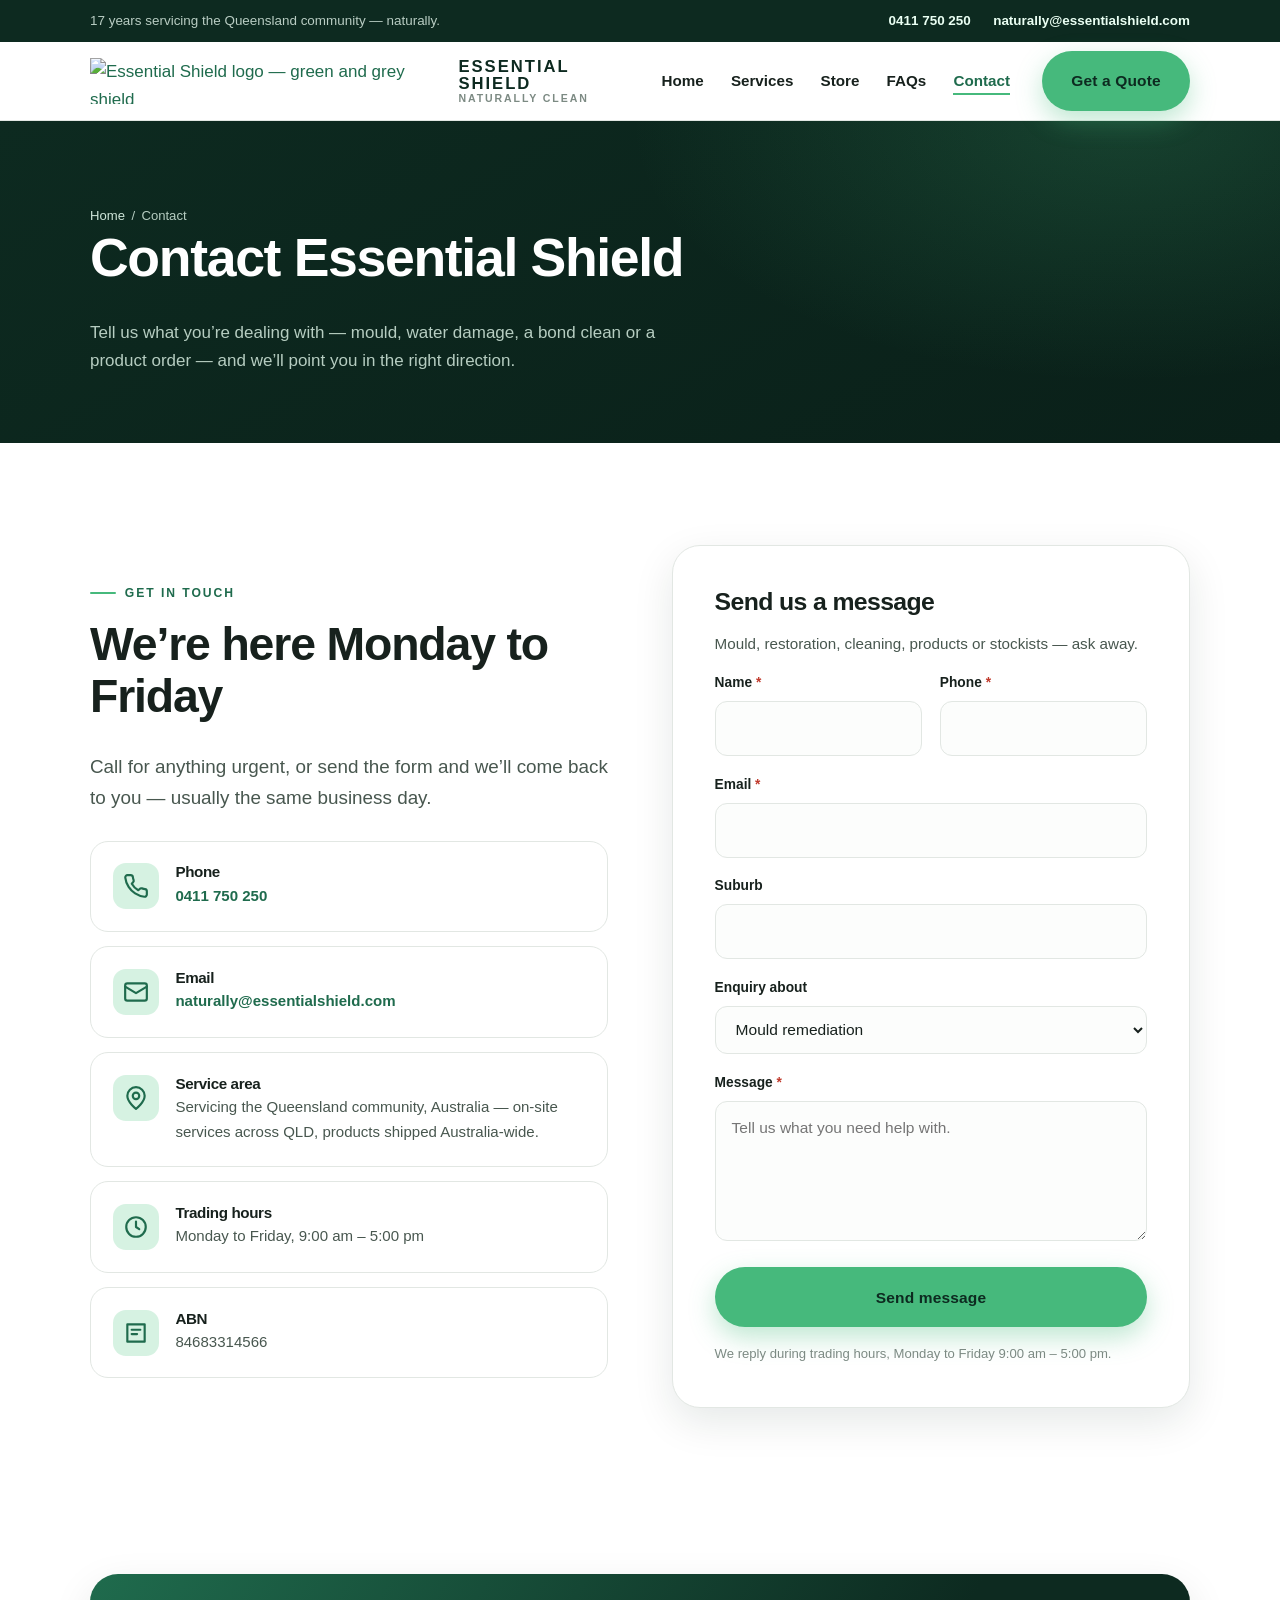
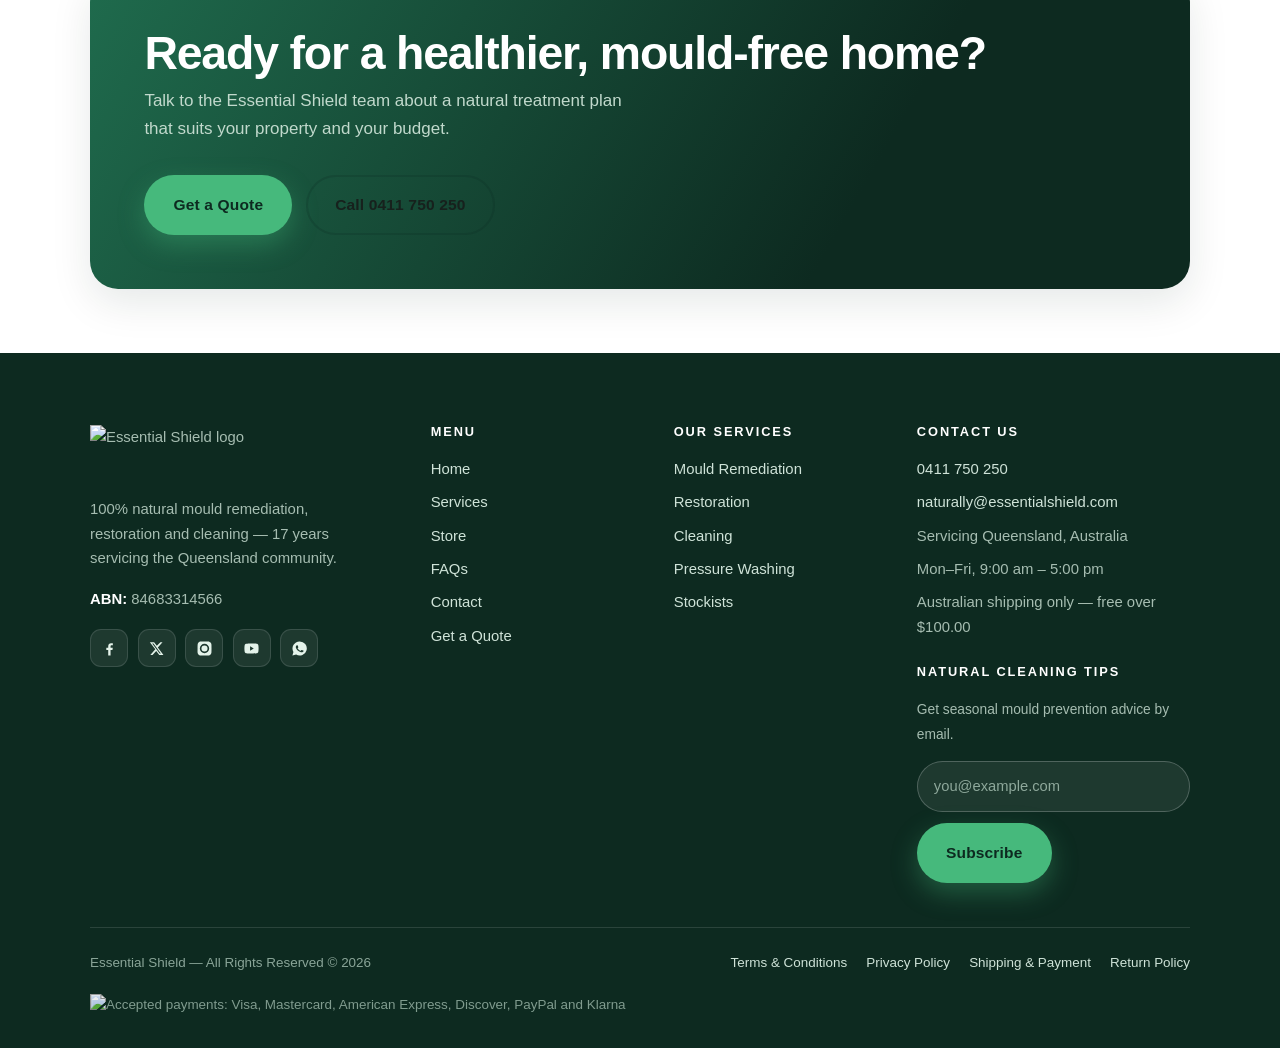
==== contact.html @ 39d43b28 "feat: website redesign" ====
<!DOCTYPE html>
<html lang="en-AU">
<head>
<meta charset="utf-8">
<meta name="viewport" content="width=device-width, initial-scale=1">
<title>Contact Essential Shield | Call 0411 750 250</title>
<meta name="description" content="Contact Essential Shield for natural mould remediation, restoration and cleaning in Queensland. Call 0411 750 250 or email naturally@essentialshield.com.">
<meta name="author" content="Essential Shield">
<meta name="theme-color" content="#0d2a20">
<link rel="canonical" href="https://www.essentialshield.com/contact">
<meta property="og:type" content="website">
<meta property="og:title" content="Contact Essential Shield | Call 0411 750 250">
<meta property="og:description" content="Contact Essential Shield for natural mould remediation, restoration and cleaning in Queensland. Call 0411 750 250 or email naturally@essentialshield.com.">
<meta property="og:image" content="https://irp.cdn-website.com/32d4e7bd/dms3rep/multi/opt/Essential+Shield+Mould+Removal+-+Australia+%281%29+%281%29-1920w.jpg">
<meta name="twitter:card" content="summary_large_image">
<link rel="icon" href="assets/favicon.svg" type="image/svg+xml">
<link rel="apple-touch-icon" href="assets/favicon.svg">
<link rel="stylesheet" href="assets/css/styles.css">
</head>
<body>
<a class="skip-link" href="#main">Skip to content</a>

<div class="topbar">
  <div class="wrap topbar__inner">
    <p style="margin:0">17 years servicing the Queensland community &mdash; naturally.</p>
    <ul class="topbar__list" style="list-style:none;margin:0;padding:0">
      <li><a href="tel:0411750250">0411&nbsp;750&nbsp;250</a></li>
      <li><a href="mailto:naturally@essentialshield.com">naturally@essentialshield.com</a></li>
    </ul>
  </div>
</div>

<header class="site-header">
  <div class="wrap site-header__inner">
    <a class="brand" href="index.html" aria-label="Essential Shield home">
      <img src="https://irp.cdn-website.com/32d4e7bd/dms3rep/multi/opt/ES+logo-132w.png" alt="Essential Shield logo — green and grey shield">
      <span class="brand__text">
        <span class="brand__name">Essential Shield</span>
        <span class="brand__tag">Naturally Clean</span>
      </span>
    </a>
    <button class="nav-toggle" type="button" aria-expanded="false" aria-controls="primary-nav" aria-label="Toggle navigation menu"><span></span></button>
    <nav class="nav" id="primary-nav" aria-label="Primary">
      <ul class="nav__list">
        <li><a href="index.html">Home</a></li>
        <li><a href="services.html">Services</a></li>
        <li><a href="products.html">Store</a></li>
        <li><a href="faq.html">FAQs</a></li>
        <li><a href="contact.html" aria-current="page">Contact</a></li>
      </ul>
      <a class="btn btn--primary" href="quote.html">Get a Quote</a>
    </nav>
  </div>
</header>

<main id="main">

  <section class="page-hero">
    <div class="wrap">
      <p class="crumbs"><a href="index.html">Home</a><span>/</span>Contact</p>
      <h1>Contact Essential Shield</h1>
      <p>Tell us what you&rsquo;re dealing with &mdash; mould, water damage, a bond clean or a product order &mdash; and we&rsquo;ll point you in the right direction.</p>
    </div>
  </section>

  <section class="section">
    <div class="wrap split">
      <div>
        <p class="eyebrow">Get in touch</p>
        <h2>We&rsquo;re here Monday to Friday</h2>
        <p class="lead">Call for anything urgent, or send the form and we&rsquo;ll come back to you &mdash; usually the same business day.</p>
        <div class="grid" style="gap:.9rem;margin-top:1.75rem">
          <div class="info-tile">
            <span class="card__icon" aria-hidden="true"><svg viewBox="0 0 24 24" fill="none" stroke="currentColor" stroke-width="2" stroke-linecap="round" stroke-linejoin="round"><path d="M22 16.9v3a2 2 0 0 1-2.2 2 19.8 19.8 0 0 1-8.6-3.1 19.5 19.5 0 0 1-6-6A19.8 19.8 0 0 1 2.1 4.2 2 2 0 0 1 4.1 2h3a2 2 0 0 1 2 1.7c.1 1 .4 1.9.7 2.8a2 2 0 0 1-.5 2.1L8.1 9.9a16 16 0 0 0 6 6l1.3-1.2a2 2 0 0 1 2.1-.5c.9.3 1.8.6 2.8.7a2 2 0 0 1 1.7 2z"/></svg></span>
            <div><h4>Phone</h4><p><a href="tel:0411750250">0411 750 250</a></p></div>
          </div>
          <div class="info-tile">
            <span class="card__icon" aria-hidden="true"><svg viewBox="0 0 24 24" fill="none" stroke="currentColor" stroke-width="2" stroke-linecap="round" stroke-linejoin="round"><rect x="2" y="4" width="20" height="16" rx="2"/><path d="m2 7 10 6 10-6"/></svg></span>
            <div><h4>Email</h4><p><a href="mailto:naturally@essentialshield.com">naturally@essentialshield.com</a></p></div>
          </div>
          <div class="info-tile">
            <span class="card__icon" aria-hidden="true"><svg viewBox="0 0 24 24" fill="none" stroke="currentColor" stroke-width="2" stroke-linecap="round" stroke-linejoin="round"><path d="M20 10c0 6-8 12-8 12S4 16 4 10a8 8 0 1 1 16 0z"/><circle cx="12" cy="10" r="3"/></svg></span>
            <div><h4>Service area</h4><p>Servicing the Queensland community, Australia &mdash; on-site services across QLD, products shipped Australia-wide.</p></div>
          </div>
          <div class="info-tile">
            <span class="card__icon" aria-hidden="true"><svg viewBox="0 0 24 24" fill="none" stroke="currentColor" stroke-width="2" stroke-linecap="round" stroke-linejoin="round"><circle cx="12" cy="12" r="9"/><path d="M12 7v5l3 2"/></svg></span>
            <div><h4>Trading hours</h4><p>Monday to Friday, 9:00 am &ndash; 5:00 pm</p></div>
          </div>
          <div class="info-tile">
            <span class="card__icon" aria-hidden="true"><svg viewBox="0 0 24 24" fill="none" stroke="currentColor" stroke-width="2" stroke-linecap="round" stroke-linejoin="round"><path d="M4 4h16v16H4z"/><path d="M8 9h8M8 13h5"/></svg></span>
            <div><h4>ABN</h4><p>84683314566</p></div>
          </div>
        </div>
      </div>

      <div class="form-card">
        <h3>Send us a message</h3>
        <p style="font-size:.95rem">Mould, restoration, cleaning, products or stockists &mdash; ask away.</p>
        <form method="POST" action="https://vision.leadrai.com/api/forms/4dfea5213f838b89b8fd940221481367" data-leadr novalidate>
          <div class="form-status" aria-live="polite"></div>
          <input type="hidden" name="_form" value="Contact">
          <input type="hidden" name="_page" value="">
          <input type="text" name="_gotcha" tabindex="-1" autocomplete="off" style="display:none">

          <div class="field-row">
            <div class="field">
              <label for="c-name">Name <span class="req">*</span></label>
              <input id="c-name" type="text" name="name" autocomplete="name" required>
            </div>
            <div class="field">
              <label for="c-phone">Phone <span class="req">*</span></label>
              <input id="c-phone" type="tel" name="phone" autocomplete="tel" required>
            </div>
          </div>
          <div class="field">
            <label for="c-email">Email <span class="req">*</span></label>
            <input id="c-email" type="email" name="email" autocomplete="email" required>
          </div>
          <div class="field">
            <label for="c-suburb">Suburb</label>
            <input id="c-suburb" type="text" name="Suburb" autocomplete="address-level2">
          </div>
          <div class="field">
            <label for="c-topic">Enquiry about</label>
            <select id="c-topic" name="Enquiry about">
              <option>Mould remediation</option>
              <option>Water damage restoration</option>
              <option>Pressure washing</option>
              <option>Bond &amp; end of lease clean</option>
              <option>Mr Mould / Naturamax products</option>
              <option>Becoming a stockist</option>
              <option>Something else</option>
            </select>
          </div>
          <div class="field">
            <label for="c-message">Message <span class="req">*</span></label>
            <textarea id="c-message" name="Message" required placeholder="Tell us what you need help with."></textarea>
          </div>
          <button class="btn btn--primary btn--block" type="submit">Send message</button>
          <p class="form-note">We reply during trading hours, Monday to Friday 9:00 am &ndash; 5:00 pm.</p>
        </form>
      </div>
    </div>
  </section>

  <section class="section--tight">
    <div class="wrap">
      <div class="cta-band">
        <div>
          <h2>Ready for a healthier, mould-free home?</h2>
          <p>Talk to the Essential Shield team about a natural treatment plan that suits your property and your budget.</p>
        </div>
        <div class="btn-row">
          <a class="btn btn--primary" href="quote.html">Get a Quote</a>
          <a class="btn btn--ghost" href="tel:0411750250">Call 0411 750 250</a>
        </div>
      </div>
    </div>
  </section>

</main>

<footer class="site-footer">
  <div class="wrap">
    <div class="footer__grid">
      <div class="footer__brand">
        <img src="https://irp.cdn-website.com/32d4e7bd/dms3rep/multi/opt/ES+logo-132w.png" alt="Essential Shield logo">
        <p>100% natural mould remediation, restoration and cleaning &mdash; 17 years servicing the Queensland community.</p>
        <p style="margin-bottom:0"><strong style="color:#fff">ABN:</strong> 84683314566</p>
        <div class="socials">
          <a href="https://facebook.com/Essentialshield" aria-label="Essential Shield on Facebook" rel="noopener" target="_blank"><svg viewBox="0 0 24 24" aria-hidden="true"><path d="M13.5 22v-8h2.7l.4-3.1h-3.1V8.9c0-.9.25-1.5 1.55-1.5H16.7V4.6c-.3 0-1.3-.1-2.45-.1-2.4 0-4.05 1.5-4.05 4.2v2.2H7.5V14h2.7v8h3.3z"/></svg></a>
          <a href="https://twitter.com/EssentialShield" aria-label="Essential Shield on X (Twitter)" rel="noopener" target="_blank"><svg viewBox="0 0 24 24" aria-hidden="true"><path d="M17.5 3h3l-6.6 7.5L21.8 21h-5.9l-4.3-5.6L6.4 21H3.3l7-8L2.6 3h6l3.9 5.2L17.5 3zm-1.1 16.1h1.7L7.7 4.8H5.9l10.5 14.3z"/></svg></a>
          <a href="https://instagram.com/essentialshield" aria-label="Essential Shield on Instagram" rel="noopener" target="_blank"><svg viewBox="0 0 24 24" aria-hidden="true"><path d="M12 2.2c3.2 0 3.6 0 4.9.07 1.2.06 1.8.25 2.2.42.6.22 1 .48 1.4.9.43.42.7.82.92 1.4.17.42.36 1.04.42 2.2.06 1.3.07 1.7.07 4.9s0 3.6-.07 4.9c-.06 1.2-.25 1.8-.42 2.2-.22.6-.5 1-.92 1.4-.42.43-.8.7-1.4.92-.42.17-1 .36-2.2.42-1.3.06-1.7.07-4.9.07s-3.6 0-4.9-.07c-1.2-.06-1.8-.25-2.2-.42-.6-.22-1-.5-1.4-.92-.43-.42-.7-.8-.92-1.4-.17-.42-.36-1-.42-2.2C2.2 15.6 2.2 15.2 2.2 12s0-3.6.07-4.9c.06-1.2.25-1.8.42-2.2.22-.6.5-1 .92-1.4.42-.43.8-.7 1.4-.92.42-.17 1-.36 2.2-.42C8.4 2.2 8.8 2.2 12 2.2zm0 3.2A6.6 6.6 0 1 0 18.6 12 6.6 6.6 0 0 0 12 5.4zm0 10.9A4.3 4.3 0 1 1 16.3 12 4.3 4.3 0 0 1 12 16.3zm6.9-11.1a1.55 1.55 0 1 1-1.55-1.55A1.55 1.55 0 0 1 18.9 5.2z"/></svg></a>
          <a href="https://youtube.com/essentialshield" aria-label="Essential Shield on YouTube" rel="noopener" target="_blank"><svg viewBox="0 0 24 24" aria-hidden="true"><path d="M21.6 7.2a2.5 2.5 0 0 0-1.76-1.77C18.25 5 12 5 12 5s-6.25 0-7.84.43A2.5 2.5 0 0 0 2.4 7.2 26 26 0 0 0 2 12a26 26 0 0 0 .4 4.8 2.5 2.5 0 0 0 1.76 1.77C5.75 19 12 19 12 19s6.25 0 7.84-.43a2.5 2.5 0 0 0 1.76-1.77A26 26 0 0 0 22 12a26 26 0 0 0-.4-4.8zM10 15.1V8.9l5.2 3.1z"/></svg></a>
          <a href="https://wa.me/0411750250" aria-label="Message Essential Shield on WhatsApp" rel="noopener" target="_blank"><svg viewBox="0 0 24 24" aria-hidden="true"><path d="M12 2a10 10 0 0 0-8.6 15L2 22l5.2-1.4A10 10 0 1 0 12 2zm5.4 14.1c-.23.64-1.34 1.25-1.85 1.29-.5.05-.95.23-3.2-.67-2.7-1.06-4.4-3.8-4.5-4-.14-.2-1.08-1.44-1.08-2.74s.68-1.94.92-2.2a1 1 0 0 1 .7-.33h.5c.16 0 .38-.06.59.45l.8 1.95c.07.14.11.3.02.48l-.3.46-.44.48c-.14.14-.29.3-.12.58.16.28.73 1.2 1.57 1.95 1.08.96 2 1.26 2.27 1.4.28.14.44.12.6-.07l.87-1c.2-.25.38-.2.63-.11l1.8.85c.25.12.42.18.48.28.06.1.06.6-.17 1.24z"/></svg></a>
        </div>
      </div>

      <div>
        <h4>Menu</h4>
        <ul class="footer__list">
          <li><a href="index.html">Home</a></li>
          <li><a href="services.html">Services</a></li>
          <li><a href="products.html">Store</a></li>
          <li><a href="faq.html">FAQs</a></li>
          <li><a href="contact.html">Contact</a></li>
          <li><a href="quote.html">Get a Quote</a></li>
        </ul>
      </div>

      <div>
        <h4>Our Services</h4>
        <ul class="footer__list">
          <li><a href="services.html#mould">Mould Remediation</a></li>
          <li><a href="services.html#restoration">Restoration</a></li>
          <li><a href="services.html#cleaning">Cleaning</a></li>
          <li><a href="services.html#pressure">Pressure Washing</a></li>
          <li><a href="products.html#stockists">Stockists</a></li>
        </ul>
      </div>

      <div>
        <h4>Contact Us</h4>
        <ul class="footer__list">
          <li><a href="tel:+61411750250">0411 750 250</a></li>
          <li><a href="mailto:naturally@essentialshield.com">naturally@essentialshield.com</a></li>
          <li>Servicing Queensland, Australia</li>
          <li>Mon&ndash;Fri, 9:00 am &ndash; 5:00 pm</li>
          <li>Australian shipping only &mdash; free over $100.00</li>
        </ul>

        <h4 style="margin-top:1.6rem">Natural cleaning tips</h4>
        <form class="newsletter-form" method="POST" action="https://vision.leadrai.com/api/forms/4dfea5213f838b89b8fd940221481367" data-leadr novalidate>
          <div class="form-status" aria-live="polite"></div>
          <input type="hidden" name="_form" value="Newsletter">
          <input type="hidden" name="_page" value="">
          <input type="text" name="_gotcha" tabindex="-1" autocomplete="off" style="display:none">
          <label for="nl-email-contact" style="font-size:.86rem">Get seasonal mould prevention advice by email.</label>
          <div class="newsletter">
            <input id="nl-email-contact" type="email" name="email" placeholder="you@example.com" autocomplete="email" required>
            <button class="btn btn--primary" type="submit">Subscribe</button>
          </div>
        </form>
      </div>
    </div>

    <div class="footer__bottom">
      <p style="margin:0">Essential Shield &mdash; All Rights Reserved &copy; <span data-year>2026</span></p>
      <div class="footer__legal">
        <a href="policies.html#terms">Terms &amp; Conditions</a>
        <a href="policies.html#privacy">Privacy Policy</a>
        <a href="policies.html#shipping">Shipping &amp; Payment</a>
        <a href="policies.html#returns">Return Policy</a>
      </div>
      <img src="https://irp.cdn-website.com/32d4e7bd/dms3rep/multi/opt/Payment-4553da06-408w.png" alt="Accepted payments: Visa, Mastercard, American Express, Discover, PayPal and Klarna" loading="lazy">
    </div>
  </div>
</footer>

<div class="callbar">
  <a class="btn btn--dark" href="tel:0411750250">Call now</a>
  <a class="btn btn--primary" href="quote.html">Get a Quote</a>
</div>

<script src="assets/js/main.js"></script>
</body>
</html>
---- assets/css/styles.css ----
/* ==========================================================================
   Essential Shield — Design System
   ========================================================================== */

:root {
  --forest: #0d2a20;
  --forest-2: #12382b;
  --moss: #1f6b4d;
  --leaf: #46b97c;
  --leaf-soft: #d6f2e2;
  --sand: #f5f3ec;
  --paper: #ffffff;
  --ink: #17211d;
  --ink-2: #48574f;
  --ink-3: #7c8a83;
  --line: #e2e7e3;
  --amber: #f2b544;

  --radius-s: 10px;
  --radius: 18px;
  --radius-l: 28px;

  --shadow-s: 0 2px 8px rgba(13, 42, 32, .06);
  --shadow: 0 14px 40px rgba(13, 42, 32, .10);
  --shadow-l: 0 30px 70px rgba(13, 42, 32, .16);

  --maxw: 1180px;
  --pad: clamp(1.15rem, 4vw, 2.5rem);

  --sans: "Inter", -apple-system, BlinkMacSystemFont, "Segoe UI", Roboto,
    "Helvetica Neue", Arial, sans-serif;
}

/* Reset ------------------------------------------------------------------ */
*,
*::before,
*::after { box-sizing: border-box; }

html { scroll-behavior: smooth; -webkit-text-size-adjust: 100%; }

body {
  margin: 0;
  font-family: var(--sans);
  font-size: 17px;
  line-height: 1.65;
  color: var(--ink-2);
  background: var(--paper);
  -webkit-font-smoothing: antialiased;
  overflow-x: hidden;
}

img { max-width: 100%; display: block; }
a { color: var(--moss); text-decoration: none; }
a:hover { color: var(--leaf); }

h1, h2, h3, h4, h5 {
  margin: 0 0 .6em;
  color: var(--ink);
  line-height: 1.12;
  letter-spacing: -.025em;
  font-weight: 800;
}
h1 { font-size: clamp(2.35rem, 6vw, 4.2rem); }
h2 { font-size: clamp(1.85rem, 4vw, 2.9rem); }
h3 { font-size: clamp(1.25rem, 2.2vw, 1.55rem); }
h4 { font-size: 1.08rem; }
p  { margin: 0 0 1.1em; }
ul { margin: 0 0 1.1em; padding-left: 1.15rem; }

:focus-visible {
  outline: 3px solid var(--leaf);
  outline-offset: 3px;
  border-radius: 4px;
}

/* Layout ----------------------------------------------------------------- */
.wrap {
  width: 100%;
  max-width: var(--maxw);
  margin-inline: auto;
  padding-inline: var(--pad);
}
.section { padding: clamp(3.75rem, 8vw, 7rem) 0; }
.section--tight { padding: clamp(2.75rem, 5vw, 4.5rem) 0; }
.section--sand { background: var(--sand); }
.section--forest { background: var(--forest); color: #c9d8d0; }
.section--forest h2,
.section--forest h3,
.section--forest h4 { color: #fff; }

.skip-link {
  position: absolute;
  left: -9999px;
  top: 0;
  background: var(--forest);
  color: #fff;
  padding: .75rem 1.25rem;
  z-index: 200;
  border-radius: 0 0 8px 0;
}
.skip-link:focus { left: 0; color: #fff; }

.eyebrow {
  display: inline-flex;
  align-items: center;
  gap: .55rem;
  font-size: .76rem;
  font-weight: 700;
  letter-spacing: .16em;
  text-transform: uppercase;
  color: var(--moss);
  margin: 0 0 1rem;
}
.eyebrow::before {
  content: "";
  width: 26px;
  height: 2px;
  background: var(--leaf);
  border-radius: 2px;
}
.section--forest .eyebrow { color: var(--leaf); }

.lead { font-size: clamp(1.02rem, 1.6vw, 1.18rem); color: var(--ink-2); }
.section--forest .lead { color: #bccdc4; }
.measure { max-width: 62ch; }
.center { text-align: center; }
.center .eyebrow { justify-content: center; }
.center .measure { margin-inline: auto; }

/* Buttons ---------------------------------------------------------------- */
.btn {
  display: inline-flex;
  align-items: center;
  justify-content: center;
  gap: .55rem;
  padding: .95rem 1.7rem;
  border: 2px solid transparent;
  border-radius: 999px;
  font: inherit;
  font-weight: 700;
  font-size: .97rem;
  letter-spacing: .01em;
  cursor: pointer;
  transition: transform .18s ease, box-shadow .18s ease, background .18s ease,
    color .18s ease, border-color .18s ease;
  white-space: nowrap;
}
.btn:hover { transform: translateY(-2px); }
.btn--primary {
  background: var(--leaf);
  color: var(--forest);
  box-shadow: 0 10px 26px rgba(70, 185, 124, .35);
}
.btn--primary:hover { background: #3aa76d; color: #fff; }
.btn--dark { background: var(--forest); color: #fff; }
.btn--dark:hover { background: var(--forest-2); color: #fff; }
.btn--ghost {
  background: transparent;
  border-color: rgba(13, 42, 32, .22);
  color: var(--ink);
}
.btn--ghost:hover { border-color: var(--forest); color: var(--forest); }
.section--forest .btn--ghost {
  border-color: rgba(255, 255, 255, .35);
  color: #fff;
}
.section--forest .btn--ghost:hover {
  border-color: #fff;
  background: rgba(255, 255, 255, .08);
  color: #fff;
}
.btn--block { width: 100%; }
.btn-row {
  display: flex;
  flex-wrap: wrap;
  gap: .85rem;
  align-items: center;
}

/* Header ----------------------------------------------------------------- */
.topbar {
  background: var(--forest);
  color: #b9cdc3;
  font-size: .84rem;
}
.topbar__inner {
  display: flex;
  align-items: center;
  justify-content: space-between;
  gap: 1rem;
  min-height: 42px;
  flex-wrap: wrap;
}
.topbar a { color: #eafff3; font-weight: 600; }
.topbar a:hover { color: var(--leaf); }
.topbar__list {
  display: flex;
  gap: 1.4rem;
  align-items: center;
  flex-wrap: wrap;
}

.site-header {
  position: sticky;
  top: 0;
  z-index: 100;
  background: rgba(255, 255, 255, .94);
  backdrop-filter: saturate(160%) blur(12px);
  border-bottom: 1px solid var(--line);
}
.site-header__inner {
  display: flex;
  align-items: center;
  justify-content: space-between;
  gap: 1rem;
  min-height: 78px;
}
.brand { display: flex; align-items: center; gap: .7rem; }
.brand img { height: 46px; width: auto; }
.brand__text {
  display: flex;
  flex-direction: column;
  line-height: 1.05;
}
.brand__name {
  font-weight: 900;
  font-size: 1.04rem;
  letter-spacing: .12em;
  color: var(--forest);
  text-transform: uppercase;
}
.brand__tag {
  font-size: .66rem;
  letter-spacing: .18em;
  text-transform: uppercase;
  color: var(--ink-3);
  font-weight: 600;
}

.nav { display: flex; align-items: center; gap: 2rem; }
.nav__list {
  display: flex;
  gap: 1.7rem;
  list-style: none;
  margin: 0;
  padding: 0;
}
.nav__list a {
  color: var(--ink);
  font-weight: 600;
  font-size: .95rem;
  padding: .35rem 0;
  position: relative;
}
.nav__list a::after {
  content: "";
  position: absolute;
  left: 0;
  bottom: 0;
  height: 2px;
  width: 0;
  background: var(--leaf);
  transition: width .2s ease;
}
.nav__list a:hover::after,
.nav__list a[aria-current="page"]::after { width: 100%; }
.nav__list a[aria-current="page"] { color: var(--moss); }

.nav-toggle {
  display: none;
  width: 46px;
  height: 46px;
  border: 1px solid var(--line);
  border-radius: 12px;
  background: #fff;
  cursor: pointer;
  padding: 0;
  align-items: center;
  justify-content: center;
}
.nav-toggle span {
  display: block;
  position: relative;
  width: 20px;
  height: 2px;
  background: var(--forest);
  border-radius: 2px;
  transition: background .2s ease;
}
.nav-toggle span::before,
.nav-toggle span::after {
  content: "";
  position: absolute;
  left: 0;
  width: 20px;
  height: 2px;
  background: var(--forest);
  border-radius: 2px;
  transition: transform .25s ease;
}
.nav-toggle span::before { top: -6px; }
.nav-toggle span::after { top: 6px; }
.nav-toggle[aria-expanded="true"] span { background: transparent; }
.nav-toggle[aria-expanded="true"] span::before { transform: translateY(6px) rotate(45deg); }
.nav-toggle[aria-expanded="true"] span::after { transform: translateY(-6px) rotate(-45deg); }

@media (max-width: 960px) {
  .nav-toggle { display: inline-flex; }
  .nav {
    position: fixed;
    inset: 0 0 auto 0;
    top: 78px;
    background: #fff;
    flex-direction: column;
    align-items: stretch;
    gap: 0;
    padding: 1rem var(--pad) 2rem;
    border-bottom: 1px solid var(--line);
    box-shadow: var(--shadow);
    transform: translateY(-140%);
    transition: transform .3s ease;
    max-height: calc(100vh - 78px);
    overflow-y: auto;
  }
  .nav.is-open { transform: translateY(0); }
  .nav__list { flex-direction: column; gap: 0; }
  .nav__list a {
    display: block;
    padding: .9rem 0;
    border-bottom: 1px solid var(--line);
    font-size: 1.05rem;
  }
  .nav .btn { margin-top: 1.2rem; }
}

/* Hero ------------------------------------------------------------------- */
.hero {
  position: relative;
  background:
    radial-gradient(1100px 620px at 82% -10%, rgba(70, 185, 124, .22), transparent 60%),
    linear-gradient(160deg, var(--forest) 0%, #0a2019 100%);
  color: #cfe0d8;
  overflow: hidden;
  padding: clamp(3.5rem, 8vw, 6.5rem) 0 clamp(4rem, 9vw, 7rem);
}
.hero::after {
  content: "";
  position: absolute;
  inset: auto -10% -55% -10%;
  height: 60%;
  background: radial-gradient(closest-side, rgba(70, 185, 124, .16), transparent);
  pointer-events: none;
}
.hero__grid {
  display: grid;
  grid-template-columns: 1.05fr .95fr;
  gap: clamp(2rem, 5vw, 4rem);
  align-items: center;
  position: relative;
  z-index: 1;
}
.hero h1 { color: #fff; }
.hero h1 .accent {
  background: linear-gradient(100deg, var(--leaf), #9be0bb);
  -webkit-background-clip: text;
  background-clip: text;
  color: transparent;
}
.hero__lead {
  font-size: clamp(1.03rem, 1.6vw, 1.2rem);
  color: #bdd2c8;
  max-width: 54ch;
}
.hero__badge {
  display: inline-flex;
  align-items: center;
  gap: .6rem;
  padding: .45rem .95rem .45rem .5rem;
  border-radius: 999px;
  background: rgba(255, 255, 255, .08);
  border: 1px solid rgba(255, 255, 255, .16);
  color: #dff5ea;
  font-size: .82rem;
  font-weight: 600;
  margin-bottom: 1.5rem;
}
.hero__badge b {
  background: var(--leaf);
  color: var(--forest);
  border-radius: 999px;
  padding: .16rem .6rem;
  font-size: .76rem;
  font-weight: 800;
}
.hero__stats {
  display: grid;
  grid-template-columns: repeat(3, minmax(0, 1fr));
  gap: 1rem;
  margin-top: 2.75rem;
  padding-top: 2rem;
  border-top: 1px solid rgba(255, 255, 255, .14);
}
.hero__stats dt {
  font-size: clamp(1.6rem, 3vw, 2.2rem);
  font-weight: 900;
  color: #fff;
  letter-spacing: -.03em;
}
.hero__stats dd {
  margin: .2rem 0 0;
  font-size: .82rem;
  color: #a9c1b6;
  line-height: 1.35;
}

/* Before / after --------------------------------------------------------- */
.ba {
  position: relative;
  border-radius: var(--radius-l);
  overflow: hidden;
  box-shadow: var(--shadow-l);
  border: 1px solid rgba(255, 255, 255, .14);
  background: #08170f;
  aspect-ratio: 4 / 3;
  touch-action: pan-y;
  user-select: none;
}
.ba img {
  position: absolute;
  inset: 0;
  width: 100%;
  height: 100%;
  object-fit: cover;
}
.ba__after { clip-path: inset(0 0 0 50%); }
.ba__handle {
  position: absolute;
  top: 0;
  bottom: 0;
  left: 50%;
  width: 3px;
  background: #fff;
  transform: translateX(-50%);
  box-shadow: 0 0 22px rgba(0, 0, 0, .45);
  pointer-events: none;
}
.ba__handle::after {
  content: "";
  position: absolute;
  top: 50%;
  left: 50%;
  width: 46px;
  height: 46px;
  transform: translate(-50%, -50%);
  border-radius: 50%;
  background: #fff;
  box-shadow: 0 6px 18px rgba(0, 0, 0, .35);
}
.ba__arrows {
  position: absolute;
  top: 50%;
  left: 50%;
  transform: translate(-50%, -50%);
  z-index: 3;
  font-size: .85rem;
  font-weight: 900;
  color: var(--forest);
  letter-spacing: -.05em;
  pointer-events: none;
}
.ba__range {
  position: absolute;
  inset: 0;
  width: 100%;
  height: 100%;
  margin: 0;
  opacity: 0;
  cursor: ew-resize;
  z-index: 4;
}
.ba__tag {
  position: absolute;
  bottom: 14px;
  padding: .3rem .8rem;
  border-radius: 999px;
  background: rgba(8, 23, 15, .72);
  color: #fff;
  font-size: .72rem;
  font-weight: 700;
  letter-spacing: .14em;
  text-transform: uppercase;
  z-index: 2;
}
.ba__tag--before { left: 14px; }
.ba__tag--after { right: 14px; }
.ba-caption {
  margin: .9rem 0 0;
  font-size: .85rem;
  color: #9fb8ac;
  text-align: center;
}

@media (max-width: 900px) {
  .hero__grid { grid-template-columns: 1fr; }
  .hero__stats { margin-top: 2rem; }
}
@media (max-width: 460px) {
  .hero__stats { grid-template-columns: 1fr 1fr; }
}

/* Marquee / trust strip -------------------------------------------------- */
.trust {
  background: var(--forest-2);
  color: #9fbdae;
  padding: 1.1rem 0;
  border-top: 1px solid rgba(255, 255, 255, .07);
}
.trust__list {
  display: flex;
  flex-wrap: wrap;
  justify-content: center;
  gap: .75rem 2.2rem;
  list-style: none;
  margin: 0;
  padding: 0;
  font-size: .85rem;
  font-weight: 600;
  letter-spacing: .04em;
}
.trust__list li {
  display: flex;
  align-items: center;
  gap: .5rem;
}
.trust__list li::before {
  content: "";
  width: 7px;
  height: 7px;
  border-radius: 50%;
  background: var(--leaf);
}

/* Cards / grids ---------------------------------------------------------- */
.grid { display: grid; gap: clamp(1rem, 2.2vw, 1.6rem); }
.grid--2 { grid-template-columns: repeat(2, minmax(0, 1fr)); }
.grid--3 { grid-template-columns: repeat(3, minmax(0, 1fr)); }
.grid--4 { grid-template-columns: repeat(4, minmax(0, 1fr)); }
@media (max-width: 980px) {
  .grid--4 { grid-template-columns: repeat(2, minmax(0, 1fr)); }
  .grid--3 { grid-template-columns: repeat(2, minmax(0, 1fr)); }
}
@media (max-width: 660px) {
  .grid--2, .grid--3, .grid--4 { grid-template-columns: 1fr; }
}

.card {
  background: #fff;
  border: 1px solid var(--line);
  border-radius: var(--radius);
  padding: 1.9rem 1.6rem;
  box-shadow: var(--shadow-s);
  transition: transform .22s ease, box-shadow .22s ease, border-color .22s ease;
  display: flex;
  flex-direction: column;
}
.card:hover {
  transform: translateY(-5px);
  box-shadow: var(--shadow);
  border-color: #c9ddd1;
}
.card h3 { margin-bottom: .5rem; }
.card p { color: var(--ink-2); font-size: .96rem; }
.card > :last-child { margin-bottom: 0; }
.card__icon {
  width: 52px;
  height: 52px;
  border-radius: 15px;
  display: grid;
  place-items: center;
  background: var(--leaf-soft);
  color: var(--moss);
  margin-bottom: 1.1rem;
  flex: none;
}
.card__icon svg { width: 26px; height: 26px; }
.card__link {
  margin-top: 1.1rem;
  font-weight: 700;
  font-size: .9rem;
  display: inline-flex;
  align-items: center;
  gap: .4rem;
}
.card__link::after { content: "→"; transition: transform .2s ease; }
.card__link:hover::after { transform: translateX(4px); }

.card--num { padding-top: 2.4rem; position: relative; }
.card--num .num {
  position: absolute;
  top: 1.3rem;
  right: 1.4rem;
  font-size: 2.6rem;
  font-weight: 900;
  color: var(--leaf-soft);
  line-height: 1;
  letter-spacing: -.04em;
}

/* Split feature ---------------------------------------------------------- */
.split {
  display: grid;
  grid-template-columns: 1fr 1fr;
  gap: clamp(2rem, 5vw, 4.5rem);
  align-items: center;
}
.split--narrow { grid-template-columns: .9fr 1.1fr; }
@media (max-width: 900px) {
  .split, .split--narrow { grid-template-columns: 1fr; }
}
.split__media {
  border-radius: var(--radius-l);
  overflow: hidden;
  box-shadow: var(--shadow);
  background: var(--sand);
}
.split__media img { width: 100%; height: 100%; object-fit: cover; }

.ticks { list-style: none; padding: 0; margin: 0 0 1.6rem; }
.ticks li {
  position: relative;
  padding-left: 2rem;
  margin-bottom: .75rem;
  font-size: .98rem;
}
.ticks li::before {
  content: "";
  position: absolute;
  left: 0;
  top: .25rem;
  width: 20px;
  height: 20px;
  border-radius: 50%;
  background: var(--leaf-soft);
  background-image: url("data:image/svg+xml,%3Csvg xmlns='http://www.w3.org/2000/svg' viewBox='0 0 24 24' fill='none' stroke='%231f6b4d' stroke-width='3.5' stroke-linecap='round' stroke-linejoin='round'%3E%3Cpolyline points='20 6 9 17 4 12'/%3E%3C/svg%3E");
  background-size: 13px;
  background-position: center;
  background-repeat: no-repeat;
}
.section--forest .ticks li::before { background-color: rgba(70, 185, 124, .2); }

/* Testimonials ----------------------------------------------------------- */
.quote {
  background: #fff;
  border: 1px solid var(--line);
  border-radius: var(--radius);
  padding: 2rem 1.75rem;
  box-shadow: var(--shadow-s);
  display: flex;
  flex-direction: column;
}
.quote blockquote {
  margin: 0 0 1.4rem;
  font-size: 1.02rem;
  color: var(--ink);
  line-height: 1.6;
}
.quote figcaption {
  margin-top: auto;
  display: flex;
  align-items: center;
  gap: .8rem;
  font-size: .93rem;
}
.avatar {
  width: 42px;
  height: 42px;
  border-radius: 50%;
  background: var(--forest);
  color: #fff;
  display: grid;
  place-items: center;
  font-weight: 800;
  font-size: .92rem;
  flex: none;
}
.quote cite { font-style: normal; font-weight: 700; color: var(--ink); }
.stars { color: var(--amber); letter-spacing: .12em; font-size: .95rem; margin-bottom: .9rem; }

/* Products --------------------------------------------------------------- */
.product {
  background: #fff;
  border: 1px solid var(--line);
  border-radius: var(--radius);
  padding: 1.6rem 1.5rem;
  display: flex;
  flex-direction: column;
  gap: .5rem;
  transition: transform .22s ease, box-shadow .22s ease;
}
.product:hover { transform: translateY(-4px); box-shadow: var(--shadow); }
.product__tag {
  align-self: flex-start;
  font-size: .68rem;
  font-weight: 800;
  letter-spacing: .13em;
  text-transform: uppercase;
  padding: .28rem .65rem;
  border-radius: 999px;
  background: var(--leaf-soft);
  color: var(--moss);
}
.product__tag--alt { background: #fdf0d6; color: #96690e; }
.product h3 { font-size: 1.12rem; margin-bottom: .2rem; }
.product p { font-size: .92rem; margin-bottom: .6rem; }
.product .card__link { margin-top: auto; }

/* Accordion -------------------------------------------------------------- */
.faq { max-width: 860px; margin-inline: auto; }
.faq details {
  background: #fff;
  border: 1px solid var(--line);
  border-radius: var(--radius-s);
  margin-bottom: .75rem;
  overflow: hidden;
  transition: border-color .2s ease, box-shadow .2s ease;
}
.faq details[open] { border-color: #bfdccd; box-shadow: var(--shadow-s); }
.faq summary {
  cursor: pointer;
  list-style: none;
  padding: 1.15rem 3.2rem 1.15rem 1.35rem;
  font-weight: 700;
  color: var(--ink);
  font-size: 1rem;
  position: relative;
}
.faq summary::-webkit-details-marker { display: none; }
.faq summary::after {
  content: "";
  position: absolute;
  right: 1.25rem;
  top: 50%;
  width: 11px;
  height: 11px;
  border-right: 2.5px solid var(--moss);
  border-bottom: 2.5px solid var(--moss);
  transform: translateY(-70%) rotate(45deg);
  transition: transform .25s ease;
}
.faq details[open] summary::after { transform: translateY(-25%) rotate(-135deg); }
.faq .faq__body { padding: 0 1.35rem 1.35rem; }
.faq .faq__body p:last-child { margin-bottom: 0; }

/* Forms ------------------------------------------------------------------ */
.form-card {
  background: #fff;
  border: 1px solid var(--line);
  border-radius: var(--radius-l);
  padding: clamp(1.5rem, 3.5vw, 2.6rem);
  box-shadow: var(--shadow);
}
.field { margin-bottom: 1.1rem; }
.field label {
  display: block;
  font-size: .86rem;
  font-weight: 700;
  color: var(--ink);
  margin-bottom: .4rem;
}
.field .req { color: #c0392b; }
.field input,
.field select,
.field textarea {
  width: 100%;
  padding: .85rem 1rem;
  border: 1.5px solid var(--line);
  border-radius: 12px;
  font: inherit;
  font-size: .97rem;
  color: var(--ink);
  background: #fcfdfc;
  transition: border-color .18s ease, box-shadow .18s ease;
}
.field textarea { min-height: 140px; resize: vertical; }
.field input:focus,
.field select:focus,
.field textarea:focus {
  outline: none;
  border-color: var(--leaf);
  box-shadow: 0 0 0 4px rgba(70, 185, 124, .16);
}
.field-row {
  display: grid;
  grid-template-columns: 1fr 1fr;
  gap: 1.1rem;
}
@media (max-width: 620px) { .field-row { grid-template-columns: 1fr; } }
.form-note { font-size: .82rem; color: var(--ink-3); margin: 1rem 0 0; }
.check {
  display: flex;
  gap: .65rem;
  align-items: flex-start;
  font-size: .88rem;
  color: var(--ink-2);
  margin-bottom: 1.1rem;
}
.check input { width: 18px; height: 18px; margin-top: .2rem; flex: none; }

.form-status {
  display: none;
  align-items: flex-start;
  gap: .8rem;
  padding: 1rem 1.2rem;
  border-radius: 14px;
  margin-bottom: 1.4rem;
  font-size: .94rem;
  font-weight: 600;
  line-height: 1.5;
}
.form-status.is-visible { display: flex; }
.form-status--ok {
  background: var(--leaf-soft);
  color: #14533a;
  border: 1px solid #a9dcc2;
}
.form-status--err {
  background: #fdecea;
  color: #9b2a1d;
  border: 1px solid #f3c1bb;
}

/* Newsletter ------------------------------------------------------------- */
.newsletter {
  display: flex;
  gap: .7rem;
  flex-wrap: wrap;
  margin-top: .9rem;
}
.newsletter input[type="email"] {
  flex: 1 1 190px;
  min-width: 0;
  padding: .78rem 1rem;
  border-radius: 999px;
  border: 1px solid rgba(255, 255, 255, .22);
  background: rgba(255, 255, 255, .07);
  color: #fff;
  font: inherit;
  font-size: .92rem;
}
.newsletter input[type="email"]::placeholder { color: #8ea89b; }
.newsletter input[type="email"]:focus {
  outline: none;
  border-color: var(--leaf);
  background: rgba(255, 255, 255, .12);
}

/* Contact tiles ---------------------------------------------------------- */
.info-tile {
  display: flex;
  gap: 1rem;
  align-items: flex-start;
  padding: 1.35rem 1.4rem;
  border: 1px solid var(--line);
  border-radius: var(--radius);
  background: #fff;
}
.info-tile .card__icon { margin-bottom: 0; width: 46px; height: 46px; border-radius: 13px; }
.info-tile h4 { margin-bottom: .2rem; font-size: .95rem; }
.info-tile p { margin: 0; font-size: .94rem; }
.info-tile a { font-weight: 600; }

/* CTA band --------------------------------------------------------------- */
.cta-band {
  background: linear-gradient(120deg, var(--moss), var(--forest) 70%);
  color: #d6e8dd;
  border-radius: var(--radius-l);
  padding: clamp(2rem, 5vw, 3.4rem);
  display: flex;
  align-items: center;
  justify-content: space-between;
  gap: 2rem;
  flex-wrap: wrap;
  box-shadow: var(--shadow);
}
.cta-band h2 { color: #fff; margin-bottom: .4rem; }
.cta-band p { margin: 0; color: #c1d9cc; max-width: 52ch; }

/* Page hero -------------------------------------------------------------- */
.page-hero {
  background:
    radial-gradient(800px 420px at 88% 0%, rgba(70, 185, 124, .2), transparent 62%),
    linear-gradient(150deg, var(--forest), #0a2019);
  color: #bfd4c9;
  padding: clamp(3rem, 7vw, 5.25rem) 0 clamp(2.75rem, 6vw, 4.25rem);
}
.page-hero h1 { color: #fff; font-size: clamp(2.1rem, 4.6vw, 3.35rem); }
.page-hero p { max-width: 62ch; color: #b6cdc1; margin-bottom: 0; }
.crumbs {
  font-size: .82rem;
  color: #8fab9e;
  margin-bottom: 1.1rem;
}
.crumbs a { color: #cfe6da; }
.crumbs span { padding: 0 .4rem; }

/* Footer ----------------------------------------------------------------- */
.site-footer {
  background: var(--forest);
  color: #a6bdb1;
  padding: clamp(3rem, 6vw, 4.5rem) 0 1.75rem;
  font-size: .93rem;
}
.site-footer h4 {
  color: #fff;
  font-size: .8rem;
  letter-spacing: .15em;
  text-transform: uppercase;
  margin-bottom: 1.1rem;
}
.site-footer a { color: #cfe3d8; }
.site-footer a:hover { color: var(--leaf); }
.footer__grid {
  display: grid;
  grid-template-columns: 1.5fr 1fr 1fr 1.4fr;
  gap: clamp(1.75rem, 4vw, 3rem);
}
@media (max-width: 900px) { .footer__grid { grid-template-columns: 1fr 1fr; } }
@media (max-width: 560px) { .footer__grid { grid-template-columns: 1fr; } }
.footer__list { list-style: none; margin: 0; padding: 0; }
.footer__list li { margin-bottom: .55rem; }
.footer__brand img { height: 56px; width: auto; margin-bottom: 1rem; }
.footer__brand p { max-width: 38ch; }
.socials { display: flex; gap: .6rem; margin-top: 1.1rem; }
.socials a {
  width: 38px;
  height: 38px;
  border-radius: 11px;
  display: grid;
  place-items: center;
  background: rgba(255, 255, 255, .07);
  border: 1px solid rgba(255, 255, 255, .12);
  transition: background .2s ease, transform .2s ease;
}
.socials a:hover { background: var(--leaf); transform: translateY(-2px); }
.socials svg { width: 17px; height: 17px; fill: #e4f3ea; }
.socials a:hover svg { fill: var(--forest); }
.footer__bottom {
  margin-top: 2.75rem;
  padding-top: 1.5rem;
  border-top: 1px solid rgba(255, 255, 255, .12);
  display: flex;
  align-items: center;
  justify-content: space-between;
  gap: 1.25rem;
  flex-wrap: wrap;
  font-size: .84rem;
  color: #8aa598;
}
.footer__bottom img { height: 26px; width: auto; opacity: .92; }
.footer__legal { display: flex; gap: 1.2rem; flex-wrap: wrap; }

/* Sticky mobile call bar -------------------------------------------------- */
.callbar {
  display: none;
  position: fixed;
  left: 0;
  right: 0;
  bottom: 0;
  z-index: 90;
  background: #fff;
  border-top: 1px solid var(--line);
  padding: .6rem var(--pad) calc(.6rem + env(safe-area-inset-bottom));
  gap: .6rem;
  box-shadow: 0 -8px 24px rgba(13, 42, 32, .1);
}
.callbar .btn { flex: 1; padding: .8rem 1rem; font-size: .9rem; }
@media (max-width: 720px) {
  .callbar { display: flex; }
  body { padding-bottom: 74px; }
}

/* Reveal animation ------------------------------------------------------- */
.reveal {
  opacity: 0;
  transform: translateY(22px);
  transition: opacity .6s ease, transform .6s ease;
}
.reveal.is-in { opacity: 1; transform: none; }
@media (prefers-reduced-motion: reduce) {
  .reveal { opacity: 1; transform: none; transition: none; }
  html { scroll-behavior: auto; }
  .btn:hover, .card:hover, .product:hover { transform: none; }
}
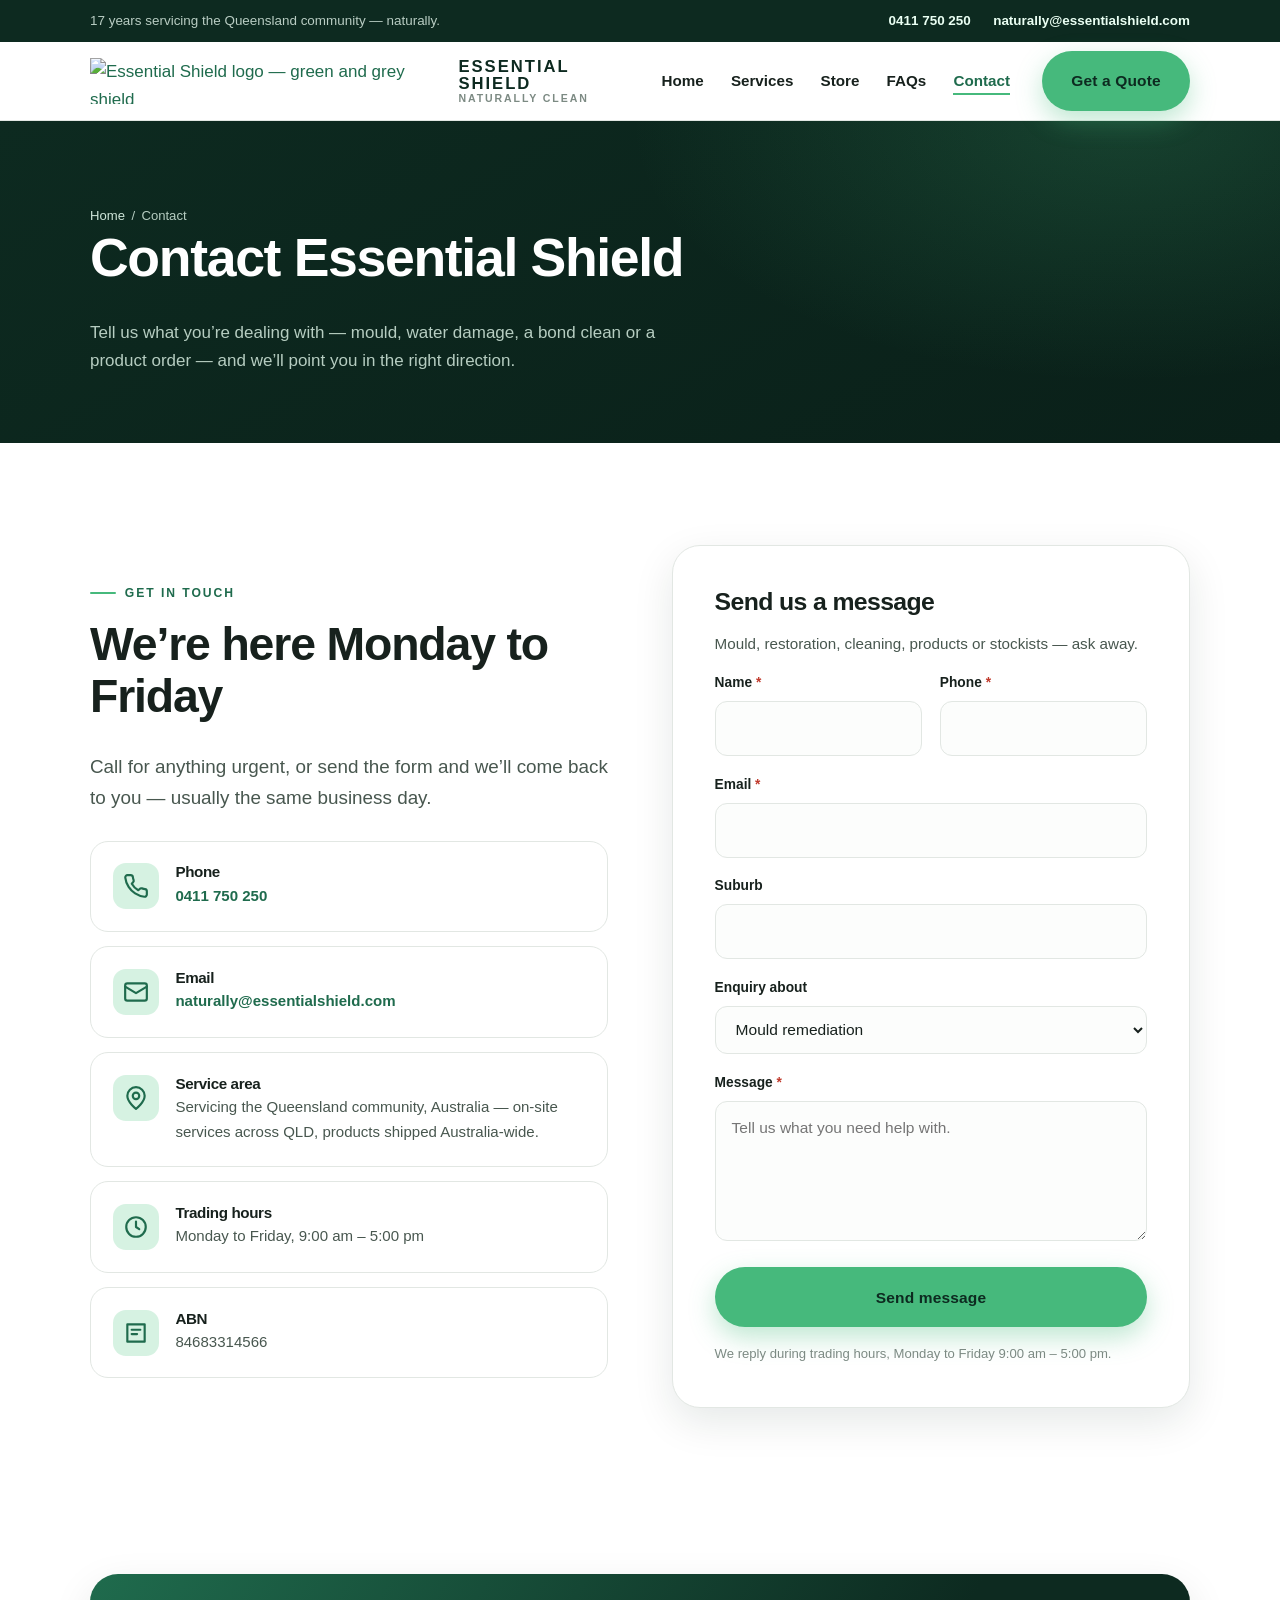
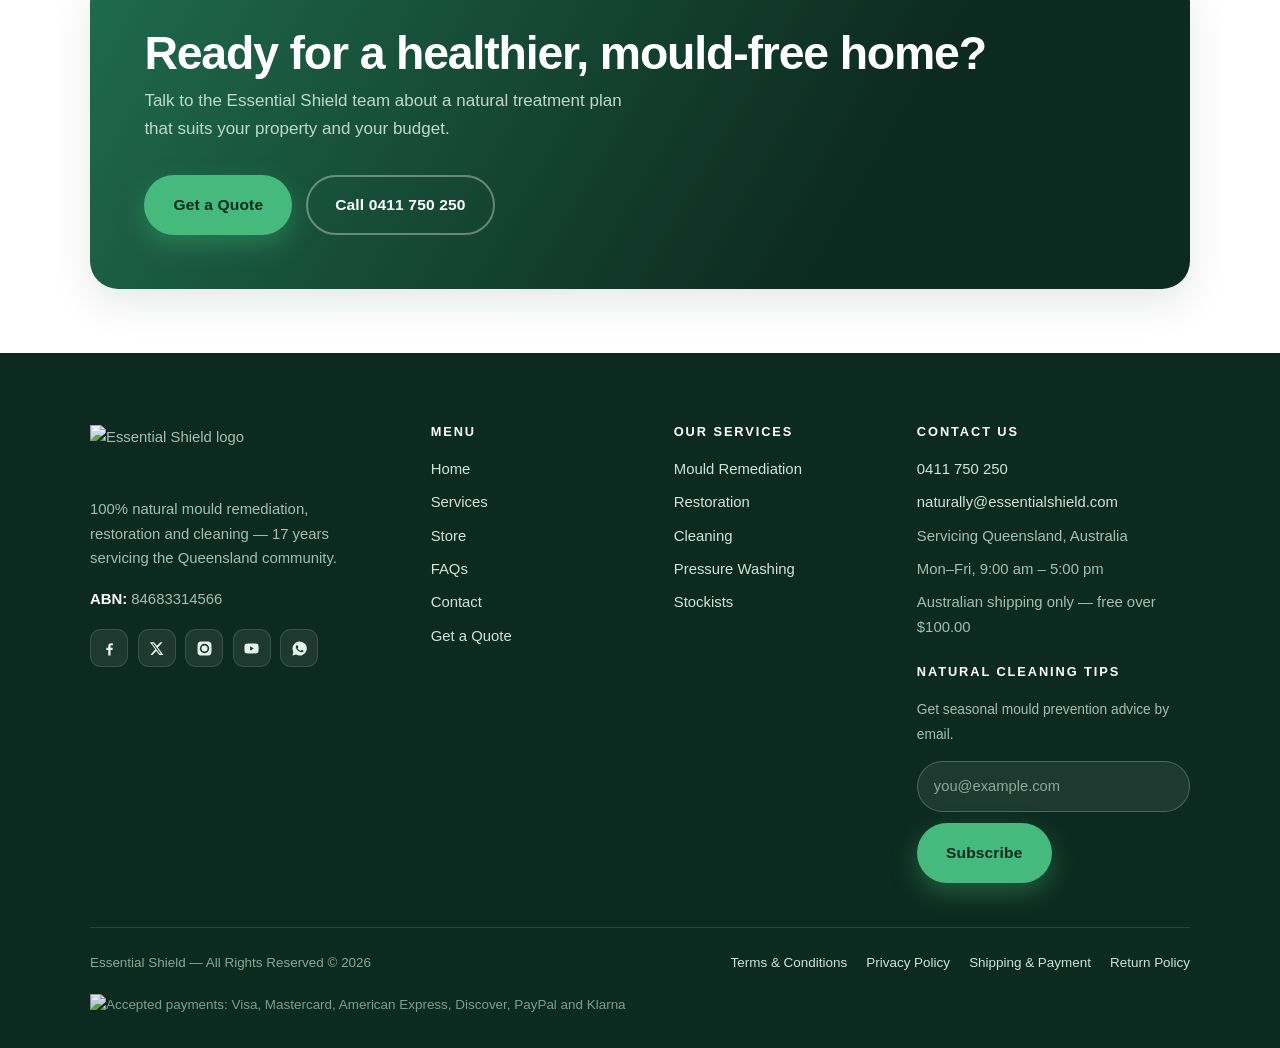
==== commit e5933c86: "feat: add visitor analytics" ====
--- a/contact.html
+++ b/contact.html
@@ -243,5 +243,7 @@
 </div>
 
 <script src="assets/js/main.js"></script>
+<script defer src="https://static.cloudflareinsights.com/beacon.min.js" data-cf-beacon='{"token": "0a932598fc5b4cc9baf156d875620bd1"}'></script>
+<script defer data-lv-track src="https://vision.leadrai.com/api/forms/4dfea5213f838b89b8fd940221481367/t.js"></script>
 </body>
 </html>
--- a/assets/css/styles.css
+++ b/assets/css/styles.css
@@ -88,6 +88,21 @@
 .section--forest h3,
 .section--forest h4 { color: #fff; }
 
+/* Light card surfaces sit on top of the dark section, so their text must stay
+   dark — otherwise the inherited #fff headings become invisible on white. */
+.section--forest .card,
+.section--forest .quote,
+.section--forest .panel { color: var(--ink-2); }
+.section--forest .card h2,
+.section--forest .card h3,
+.section--forest .card h4,
+.section--forest .quote h3,
+.section--forest .panel h2,
+.section--forest .panel h3,
+.section--forest .panel h4 { color: var(--ink); }
+.section--forest .card .lead,
+.section--forest .panel .lead { color: var(--ink-2); }
+
 .skip-link {
   position: absolute;
   left: -9999px;
@@ -160,11 +175,17 @@
   color: var(--ink);
 }
 .btn--ghost:hover { border-color: var(--forest); color: var(--forest); }
-.section--forest .btn--ghost {
+.section--forest .btn--ghost,
+.hero .btn--ghost,
+.page-hero .btn--ghost,
+.cta-band .btn--ghost {
   border-color: rgba(255, 255, 255, .35);
   color: #fff;
 }
-.section--forest .btn--ghost:hover {
+.section--forest .btn--ghost:hover,
+.hero .btn--ghost:hover,
+.page-hero .btn--ghost:hover,
+.cta-band .btn--ghost:hover {
   border-color: #fff;
   background: rgba(255, 255, 255, .08);
   color: #fff;
